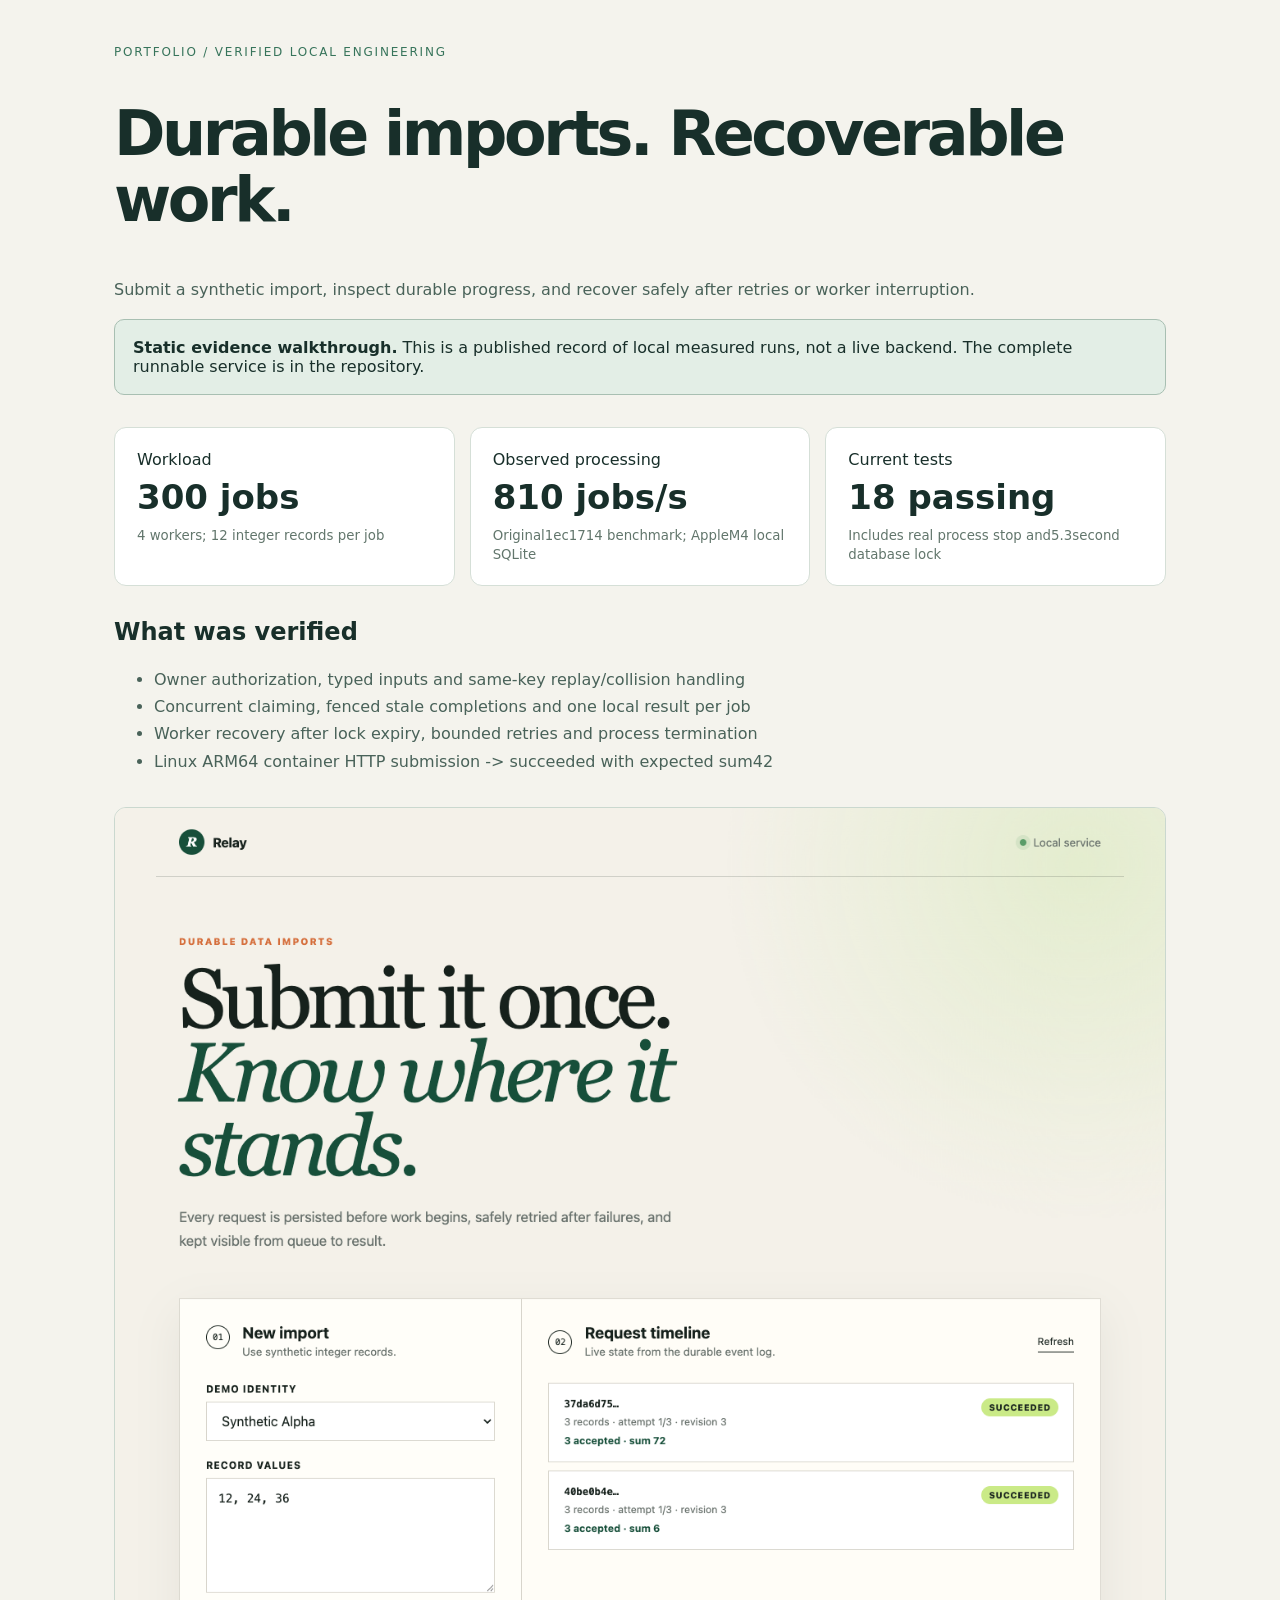
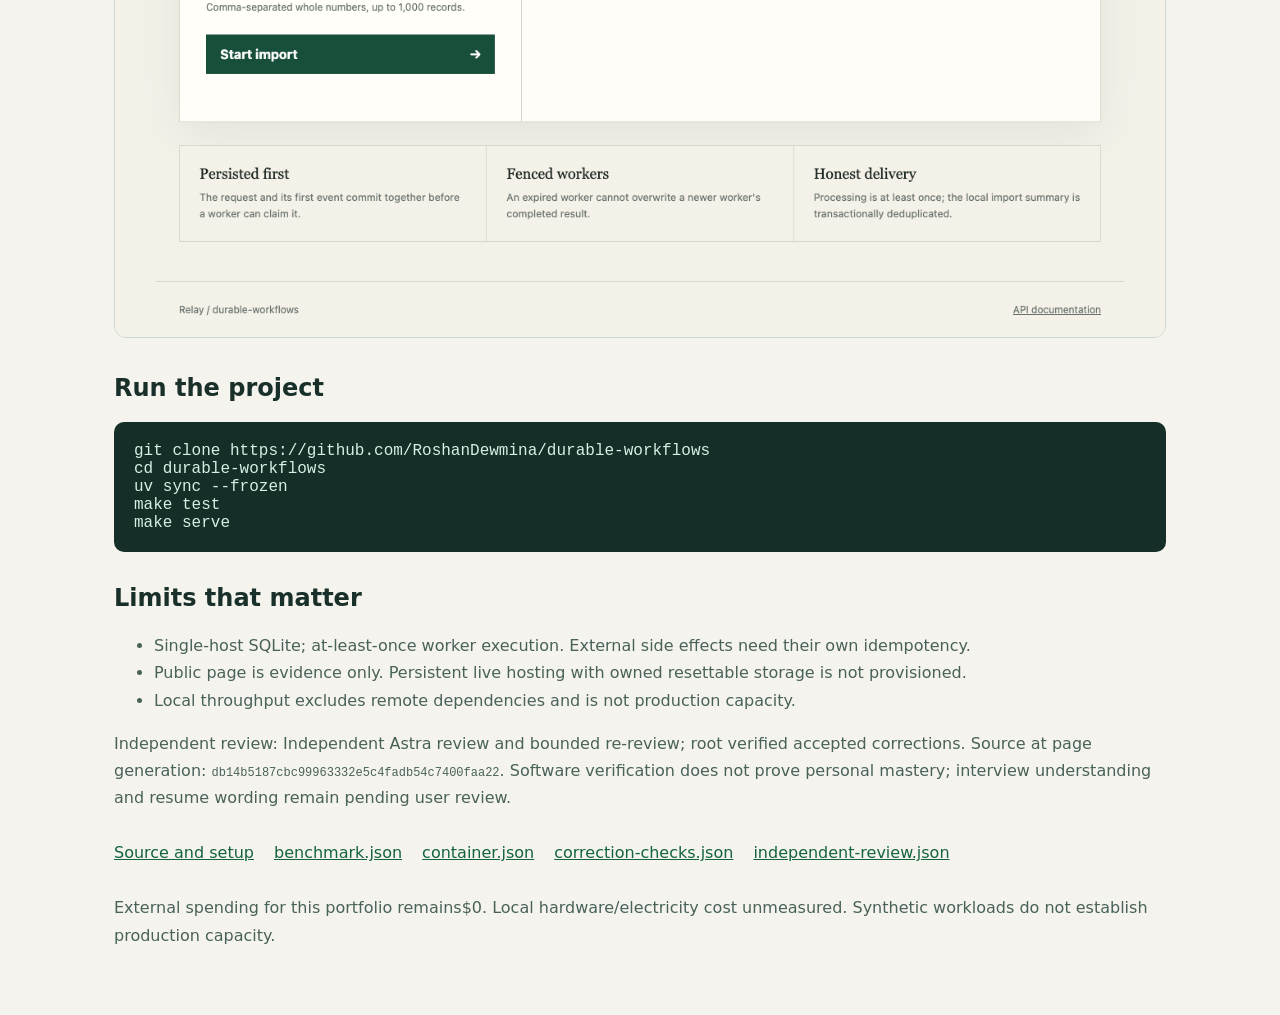
==== docs/index.html @ 8badecc0 "Record reviewed recovery checks and publish local evidence walkthrough" ====
<!doctype html><html lang="en"><head><meta charset="utf-8"><meta name="viewport" content="width=device-width,initial-scale=1"><title>Durable imports. Recoverable work. / evidence</title><style>*{box-sizing:border-box}body{background:#f4f3ed;color:#182f2a;font:16px system-ui;margin:0}main{max-width:1100px;margin:auto;padding:45px 24px}nav{color:#37745b;font-size:12px;letter-spacing:.15em}h1{font-size:clamp(36px,6vw,62px);letter-spacing:-.055em;line-height:1.08}p,li{color:#496259;line-height:1.7}.notice{border:1px solid #a8bfb2;background:#e3eee6;padding:18px;border-radius:10px}.grid{display:grid;grid-template-columns:repeat(3,1fr);gap:15px}article{background:white;border:1px solid #d5dfd7;padding:22px;border-radius:12px}article b{display:block;font-size:34px;margin:8px 0}small{color:#62766c}a{color:#14633f}img{max-width:100%;border:1px solid #cad8cf;border-radius:12px}pre{padding:20px;background:#152e27;color:#d5f0e3;border-radius:10px;overflow:auto}section{margin:32px 0}.links{display:flex;gap:20px;flex-wrap:wrap}code{overflow-wrap:anywhere;font-size:12px}@media(max-width:680px){.grid{grid-template-columns:1fr}}</style></head><body><main><nav>PORTFOLIO / VERIFIED LOCAL ENGINEERING</nav><h1>Durable imports. Recoverable work.</h1><p>Submit a synthetic import, inspect durable progress, and recover safely after retries or worker interruption.</p><div class="notice"><strong>Static evidence walkthrough.</strong> This is a published record of local measured runs, not a live backend. The complete runnable service is in the repository.</div><section class="grid"><article><span>Workload</span><b>300 jobs</b><small>4 workers; 12 integer records per job</small></article><article><span>Observed processing</span><b>810 jobs/s</b><small>Original1ec1714 benchmark; AppleM4 local SQLite</small></article><article><span>Current tests</span><b>18 passing</b><small>Includes real process stop and5.3second database lock</small></article></section><section><h2>What was verified</h2><ul><li>Owner authorization, typed inputs and same-key replay/collision handling</li><li>Concurrent claiming, fenced stale completions and one local result per job</li><li>Worker recovery after lock expiry, bounded retries and process termination</li><li>Linux ARM64 container HTTP submission -&gt; succeeded with expected sum42</li></ul></section><img src="demo.png" alt="Relay UI showing completed synthetic import requests"><section><h2>Run the project</h2><pre>git clone https://github.com/RoshanDewmina/durable-workflows
cd durable-workflows
uv sync --frozen
make test
make serve</pre></section><section><h2>Limits that matter</h2><ul><li>Single-host SQLite; at-least-once worker execution. External side effects need their own idempotency.</li><li>Public page is evidence only. Persistent live hosting with owned resettable storage is not provisioned.</li><li>Local throughput excludes remote dependencies and is not production capacity.</li></ul><p>Independent review: Independent Astra review and bounded re-review; root verified accepted corrections. Source at page generation: <code>db14b5187cbc99963332e5c4fadb54c7400faa22</code>. Software verification does not prove personal mastery; interview understanding and resume wording remain pending user review.</p></section><section class="links"><a href="https://github.com/RoshanDewmina/durable-workflows">Source and setup</a><a href="receipt-benchmark.json">benchmark.json</a><a href="receipt-container.json">container.json</a><a href="receipt-correction-checks.json">correction-checks.json</a><a href="receipt-independent-review.json">independent-review.json</a></section><p>External spending for this portfolio remains$0. Local hardware/electricity cost unmeasured. Synthetic workloads do not establish production capacity.</p></main></body></html>
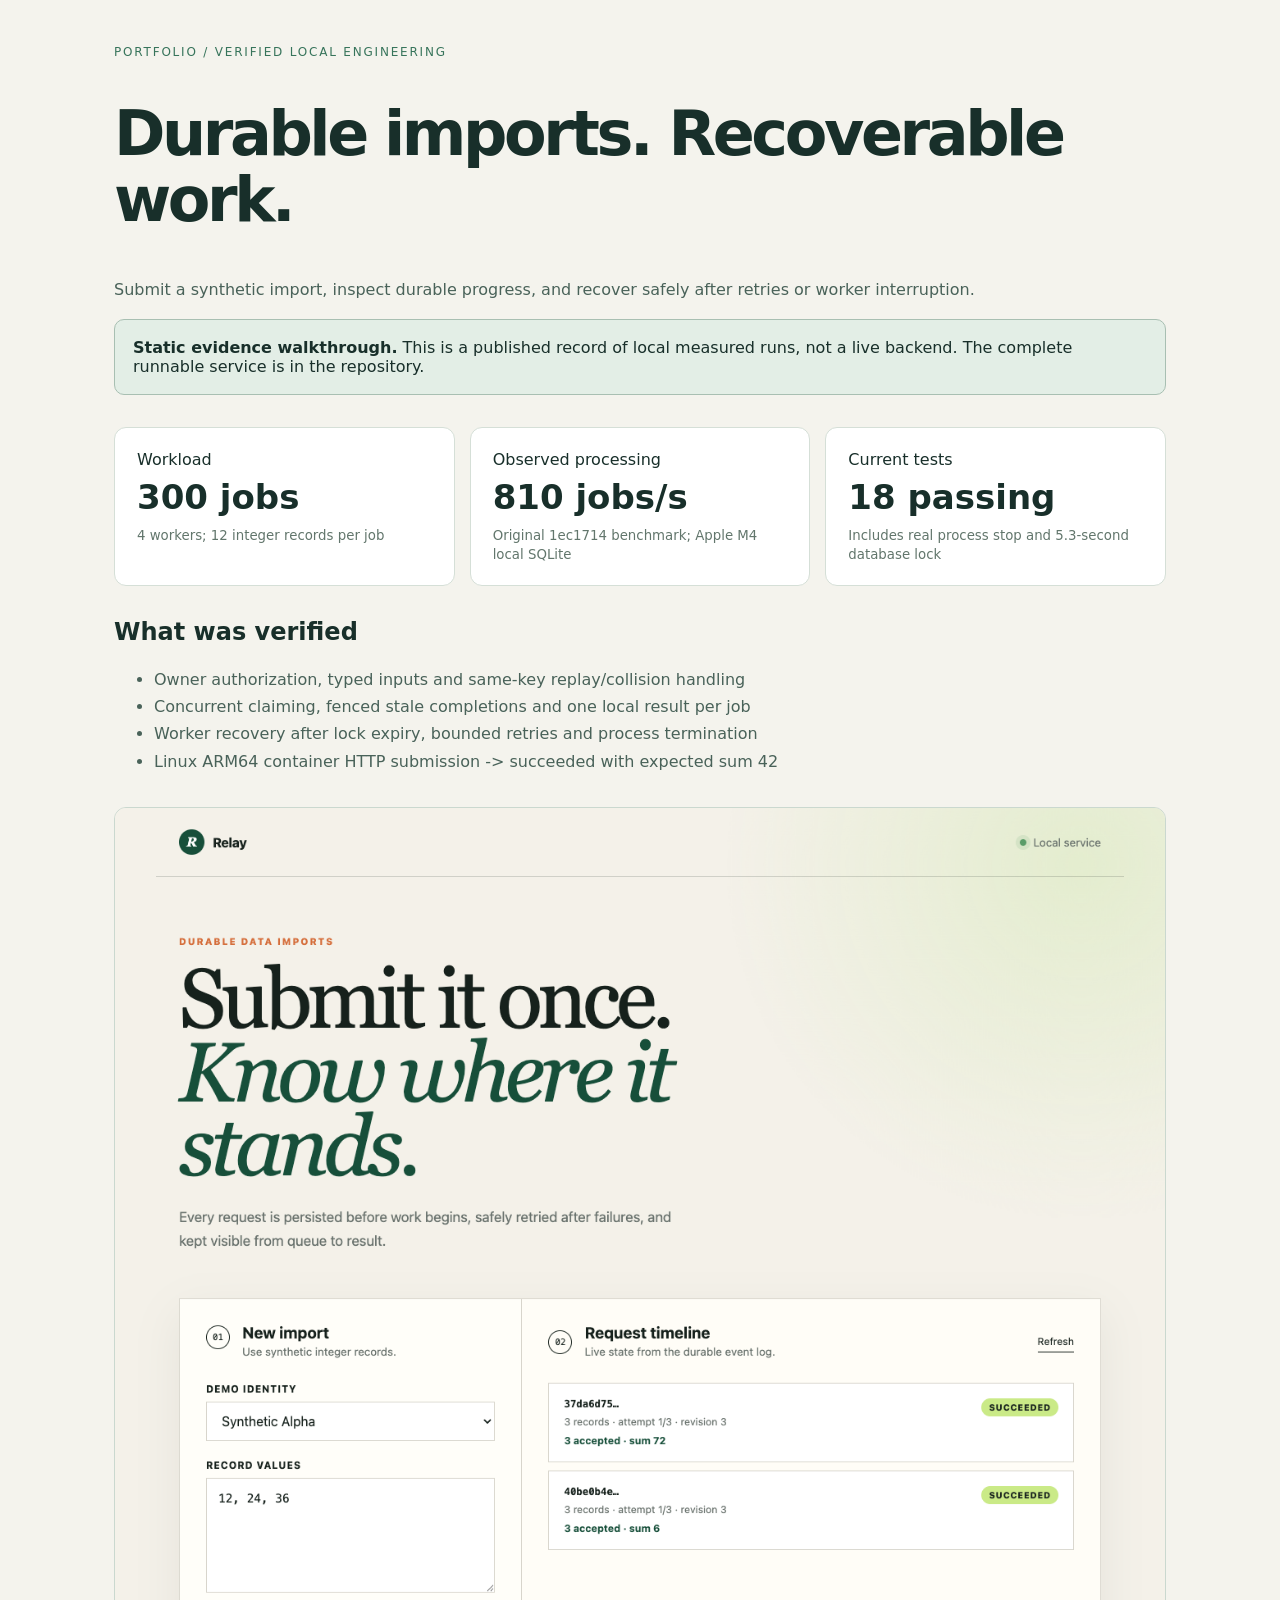
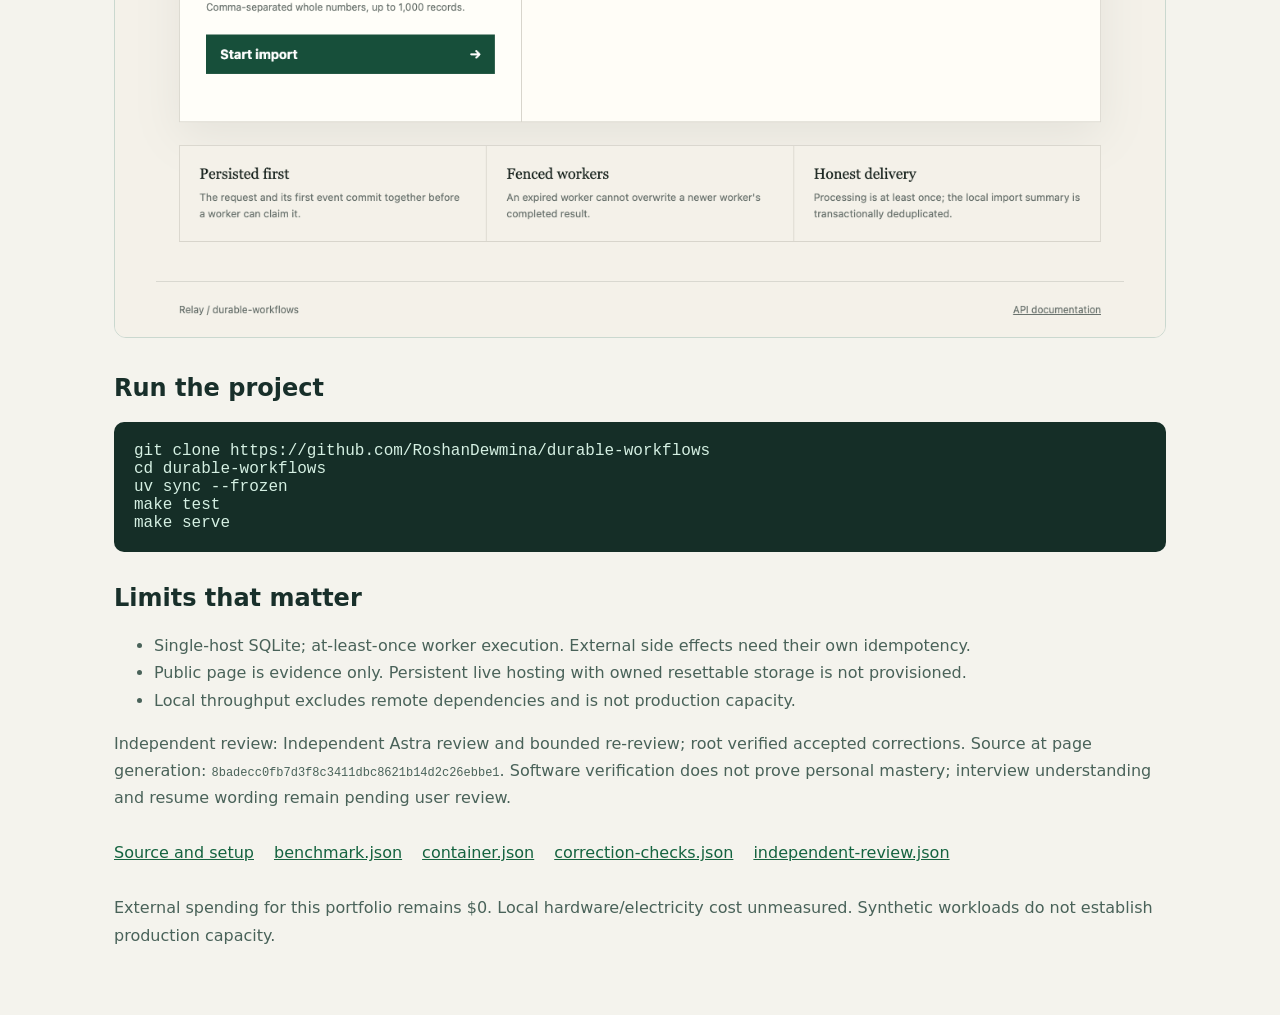
==== commit 424053b6: "Record verified public evidence deployment" ====
--- a/docs/index.html
+++ b/docs/index.html
@@ -1,5 +1,5 @@
-<!doctype html><html lang="en"><head><meta charset="utf-8"><meta name="viewport" content="width=device-width,initial-scale=1"><title>Durable imports. Recoverable work. / evidence</title><style>*{box-sizing:border-box}body{background:#f4f3ed;color:#182f2a;font:16px system-ui;margin:0}main{max-width:1100px;margin:auto;padding:45px 24px}nav{color:#37745b;font-size:12px;letter-spacing:.15em}h1{font-size:clamp(36px,6vw,62px);letter-spacing:-.055em;line-height:1.08}p,li{color:#496259;line-height:1.7}.notice{border:1px solid #a8bfb2;background:#e3eee6;padding:18px;border-radius:10px}.grid{display:grid;grid-template-columns:repeat(3,1fr);gap:15px}article{background:white;border:1px solid #d5dfd7;padding:22px;border-radius:12px}article b{display:block;font-size:34px;margin:8px 0}small{color:#62766c}a{color:#14633f}img{max-width:100%;border:1px solid #cad8cf;border-radius:12px}pre{padding:20px;background:#152e27;color:#d5f0e3;border-radius:10px;overflow:auto}section{margin:32px 0}.links{display:flex;gap:20px;flex-wrap:wrap}code{overflow-wrap:anywhere;font-size:12px}@media(max-width:680px){.grid{grid-template-columns:1fr}}</style></head><body><main><nav>PORTFOLIO / VERIFIED LOCAL ENGINEERING</nav><h1>Durable imports. Recoverable work.</h1><p>Submit a synthetic import, inspect durable progress, and recover safely after retries or worker interruption.</p><div class="notice"><strong>Static evidence walkthrough.</strong> This is a published record of local measured runs, not a live backend. The complete runnable service is in the repository.</div><section class="grid"><article><span>Workload</span><b>300 jobs</b><small>4 workers; 12 integer records per job</small></article><article><span>Observed processing</span><b>810 jobs/s</b><small>Original1ec1714 benchmark; AppleM4 local SQLite</small></article><article><span>Current tests</span><b>18 passing</b><small>Includes real process stop and5.3second database lock</small></article></section><section><h2>What was verified</h2><ul><li>Owner authorization, typed inputs and same-key replay/collision handling</li><li>Concurrent claiming, fenced stale completions and one local result per job</li><li>Worker recovery after lock expiry, bounded retries and process termination</li><li>Linux ARM64 container HTTP submission -&gt; succeeded with expected sum42</li></ul></section><img src="demo.png" alt="Relay UI showing completed synthetic import requests"><section><h2>Run the project</h2><pre>git clone https://github.com/RoshanDewmina/durable-workflows
+<!doctype html><html lang="en"><head><meta charset="utf-8"><link rel="icon" href="data:,"><meta name="viewport" content="width=device-width,initial-scale=1"><title>Durable imports. Recoverable work. / evidence</title><style>*{box-sizing:border-box}body{background:#f4f3ed;color:#182f2a;font:16px system-ui;margin:0}main{max-width:1100px;margin:auto;padding:45px 24px}nav{color:#37745b;font-size:12px;letter-spacing:.15em}h1{font-size:clamp(36px,6vw,62px);letter-spacing:-.055em;line-height:1.08}p,li{color:#496259;line-height:1.7}.notice{border:1px solid #a8bfb2;background:#e3eee6;padding:18px;border-radius:10px}.grid{display:grid;grid-template-columns:repeat(3,1fr);gap:15px}article{background:white;border:1px solid #d5dfd7;padding:22px;border-radius:12px}article b{display:block;font-size:34px;margin:8px 0}small{color:#62766c}a{color:#14633f}img{max-width:100%;border:1px solid #cad8cf;border-radius:12px}pre{padding:20px;background:#152e27;color:#d5f0e3;border-radius:10px;overflow:auto}section{margin:32px 0}.links{display:flex;gap:20px;flex-wrap:wrap}code{overflow-wrap:anywhere;font-size:12px}@media(max-width:680px){.grid{grid-template-columns:1fr}}</style></head><body><main><nav>PORTFOLIO / VERIFIED LOCAL ENGINEERING</nav><h1>Durable imports. Recoverable work.</h1><p>Submit a synthetic import, inspect durable progress, and recover safely after retries or worker interruption.</p><div class="notice"><strong>Static evidence walkthrough.</strong> This is a published record of local measured runs, not a live backend. The complete runnable service is in the repository.</div><section class="grid"><article><span>Workload</span><b>300 jobs</b><small>4 workers; 12 integer records per job</small></article><article><span>Observed processing</span><b>810 jobs/s</b><small>Original 1ec1714 benchmark; Apple M4 local SQLite</small></article><article><span>Current tests</span><b>18 passing</b><small>Includes real process stop and 5.3-second database lock</small></article></section><section><h2>What was verified</h2><ul><li>Owner authorization, typed inputs and same-key replay/collision handling</li><li>Concurrent claiming, fenced stale completions and one local result per job</li><li>Worker recovery after lock expiry, bounded retries and process termination</li><li>Linux ARM64 container HTTP submission -&gt; succeeded with expected sum 42</li></ul></section><img src="demo.png" alt="Relay UI showing completed synthetic import requests"><section><h2>Run the project</h2><pre>git clone https://github.com/RoshanDewmina/durable-workflows
 cd durable-workflows
 uv sync --frozen
 make test
-make serve</pre></section><section><h2>Limits that matter</h2><ul><li>Single-host SQLite; at-least-once worker execution. External side effects need their own idempotency.</li><li>Public page is evidence only. Persistent live hosting with owned resettable storage is not provisioned.</li><li>Local throughput excludes remote dependencies and is not production capacity.</li></ul><p>Independent review: Independent Astra review and bounded re-review; root verified accepted corrections. Source at page generation: <code>db14b5187cbc99963332e5c4fadb54c7400faa22</code>. Software verification does not prove personal mastery; interview understanding and resume wording remain pending user review.</p></section><section class="links"><a href="https://github.com/RoshanDewmina/durable-workflows">Source and setup</a><a href="receipt-benchmark.json">benchmark.json</a><a href="receipt-container.json">container.json</a><a href="receipt-correction-checks.json">correction-checks.json</a><a href="receipt-independent-review.json">independent-review.json</a></section><p>External spending for this portfolio remains$0. Local hardware/electricity cost unmeasured. Synthetic workloads do not establish production capacity.</p></main></body></html>+make serve</pre></section><section><h2>Limits that matter</h2><ul><li>Single-host SQLite; at-least-once worker execution. External side effects need their own idempotency.</li><li>Public page is evidence only. Persistent live hosting with owned resettable storage is not provisioned.</li><li>Local throughput excludes remote dependencies and is not production capacity.</li></ul><p>Independent review: Independent Astra review and bounded re-review; root verified accepted corrections. Source at page generation: <code>8badecc0fb7d3f8c3411dbc8621b14d2c26ebbe1</code>. Software verification does not prove personal mastery; interview understanding and resume wording remain pending user review.</p></section><section class="links"><a href="https://github.com/RoshanDewmina/durable-workflows">Source and setup</a><a href="receipt-benchmark.json">benchmark.json</a><a href="receipt-container.json">container.json</a><a href="receipt-correction-checks.json">correction-checks.json</a><a href="receipt-independent-review.json">independent-review.json</a></section><p>External spending for this portfolio remains $0. Local hardware/electricity cost unmeasured. Synthetic workloads do not establish production capacity.</p></main></body></html>
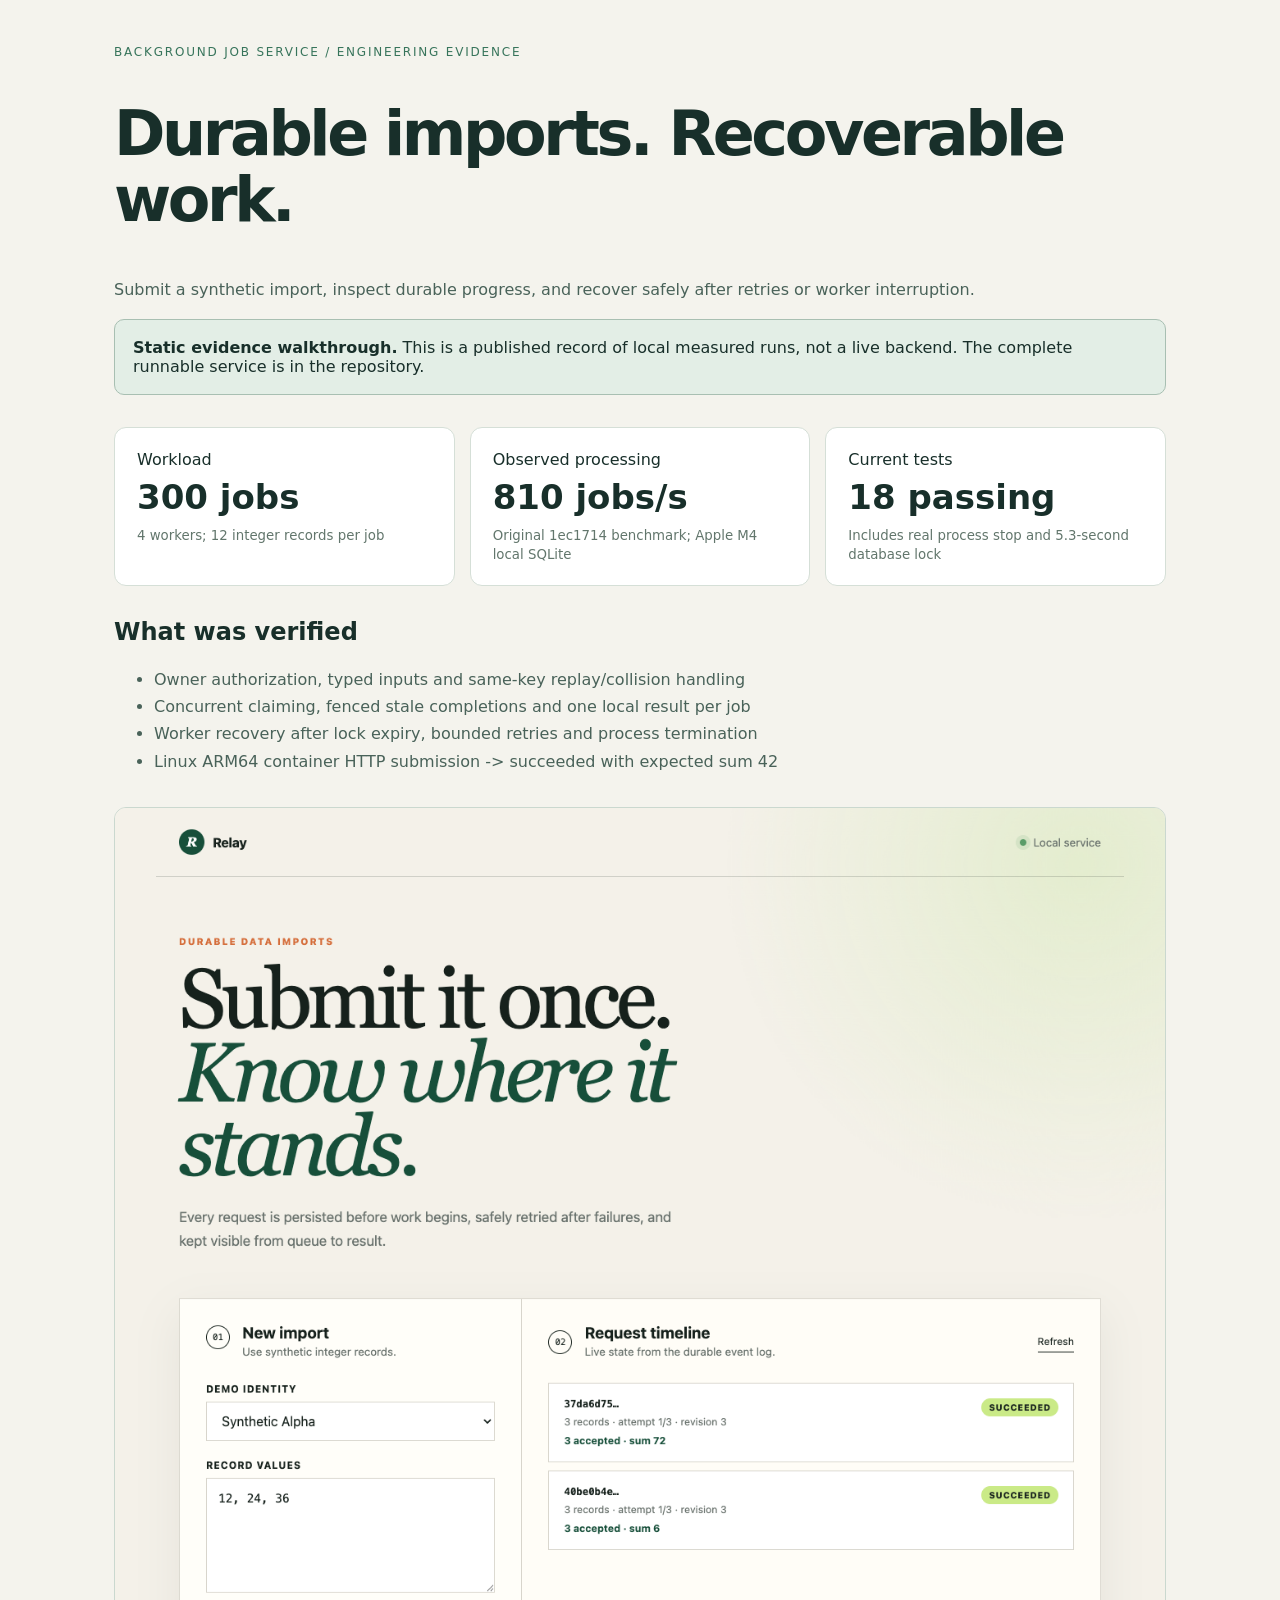
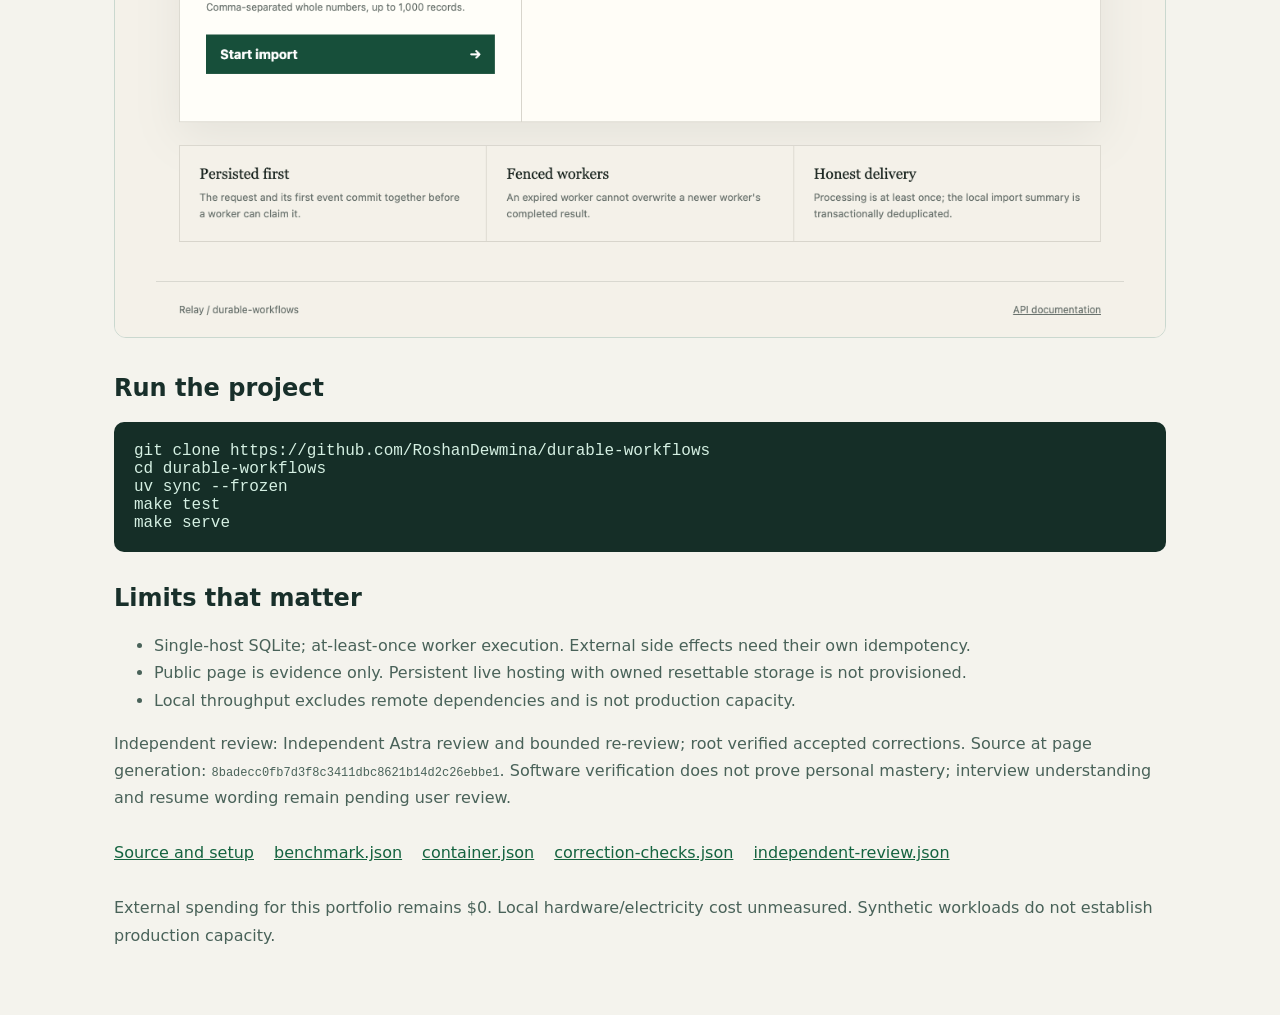
==== commit 0b5f801c: "Use clearer project display name: Background Job Service" ====
--- a/docs/index.html
+++ b/docs/index.html
@@ -1,4 +1,4 @@
-<!doctype html><html lang="en"><head><meta charset="utf-8"><link rel="icon" href="data:,"><meta name="viewport" content="width=device-width,initial-scale=1"><title>Durable imports. Recoverable work. / evidence</title><style>*{box-sizing:border-box}body{background:#f4f3ed;color:#182f2a;font:16px system-ui;margin:0}main{max-width:1100px;margin:auto;padding:45px 24px}nav{color:#37745b;font-size:12px;letter-spacing:.15em}h1{font-size:clamp(36px,6vw,62px);letter-spacing:-.055em;line-height:1.08}p,li{color:#496259;line-height:1.7}.notice{border:1px solid #a8bfb2;background:#e3eee6;padding:18px;border-radius:10px}.grid{display:grid;grid-template-columns:repeat(3,1fr);gap:15px}article{background:white;border:1px solid #d5dfd7;padding:22px;border-radius:12px}article b{display:block;font-size:34px;margin:8px 0}small{color:#62766c}a{color:#14633f}img{max-width:100%;border:1px solid #cad8cf;border-radius:12px}pre{padding:20px;background:#152e27;color:#d5f0e3;border-radius:10px;overflow:auto}section{margin:32px 0}.links{display:flex;gap:20px;flex-wrap:wrap}code{overflow-wrap:anywhere;font-size:12px}@media(max-width:680px){.grid{grid-template-columns:1fr}}</style></head><body><main><nav>PORTFOLIO / VERIFIED LOCAL ENGINEERING</nav><h1>Durable imports. Recoverable work.</h1><p>Submit a synthetic import, inspect durable progress, and recover safely after retries or worker interruption.</p><div class="notice"><strong>Static evidence walkthrough.</strong> This is a published record of local measured runs, not a live backend. The complete runnable service is in the repository.</div><section class="grid"><article><span>Workload</span><b>300 jobs</b><small>4 workers; 12 integer records per job</small></article><article><span>Observed processing</span><b>810 jobs/s</b><small>Original 1ec1714 benchmark; Apple M4 local SQLite</small></article><article><span>Current tests</span><b>18 passing</b><small>Includes real process stop and 5.3-second database lock</small></article></section><section><h2>What was verified</h2><ul><li>Owner authorization, typed inputs and same-key replay/collision handling</li><li>Concurrent claiming, fenced stale completions and one local result per job</li><li>Worker recovery after lock expiry, bounded retries and process termination</li><li>Linux ARM64 container HTTP submission -&gt; succeeded with expected sum 42</li></ul></section><img src="demo.png" alt="Relay UI showing completed synthetic import requests"><section><h2>Run the project</h2><pre>git clone https://github.com/RoshanDewmina/durable-workflows
+<!doctype html><html lang="en"><head><meta charset="utf-8"><link rel="icon" href="data:,"><meta name="viewport" content="width=device-width,initial-scale=1"><title>Background Job Service / evidence</title><style>*{box-sizing:border-box}body{background:#f4f3ed;color:#182f2a;font:16px system-ui;margin:0}main{max-width:1100px;margin:auto;padding:45px 24px}nav{color:#37745b;font-size:12px;letter-spacing:.15em}h1{font-size:clamp(36px,6vw,62px);letter-spacing:-.055em;line-height:1.08}p,li{color:#496259;line-height:1.7}.notice{border:1px solid #a8bfb2;background:#e3eee6;padding:18px;border-radius:10px}.grid{display:grid;grid-template-columns:repeat(3,1fr);gap:15px}article{background:white;border:1px solid #d5dfd7;padding:22px;border-radius:12px}article b{display:block;font-size:34px;margin:8px 0}small{color:#62766c}a{color:#14633f}img{max-width:100%;border:1px solid #cad8cf;border-radius:12px}pre{padding:20px;background:#152e27;color:#d5f0e3;border-radius:10px;overflow:auto}section{margin:32px 0}.links{display:flex;gap:20px;flex-wrap:wrap}code{overflow-wrap:anywhere;font-size:12px}@media(max-width:680px){.grid{grid-template-columns:1fr}}</style></head><body><main><nav>BACKGROUND JOB SERVICE / ENGINEERING EVIDENCE</nav><h1>Durable imports. Recoverable work.</h1><p>Submit a synthetic import, inspect durable progress, and recover safely after retries or worker interruption.</p><div class="notice"><strong>Static evidence walkthrough.</strong> This is a published record of local measured runs, not a live backend. The complete runnable service is in the repository.</div><section class="grid"><article><span>Workload</span><b>300 jobs</b><small>4 workers; 12 integer records per job</small></article><article><span>Observed processing</span><b>810 jobs/s</b><small>Original 1ec1714 benchmark; Apple M4 local SQLite</small></article><article><span>Current tests</span><b>18 passing</b><small>Includes real process stop and 5.3-second database lock</small></article></section><section><h2>What was verified</h2><ul><li>Owner authorization, typed inputs and same-key replay/collision handling</li><li>Concurrent claiming, fenced stale completions and one local result per job</li><li>Worker recovery after lock expiry, bounded retries and process termination</li><li>Linux ARM64 container HTTP submission -&gt; succeeded with expected sum 42</li></ul></section><img src="demo.png" alt="Background Job Service UI showing completed synthetic import requests"><section><h2>Run the project</h2><pre>git clone https://github.com/RoshanDewmina/durable-workflows
 cd durable-workflows
 uv sync --frozen
 make test
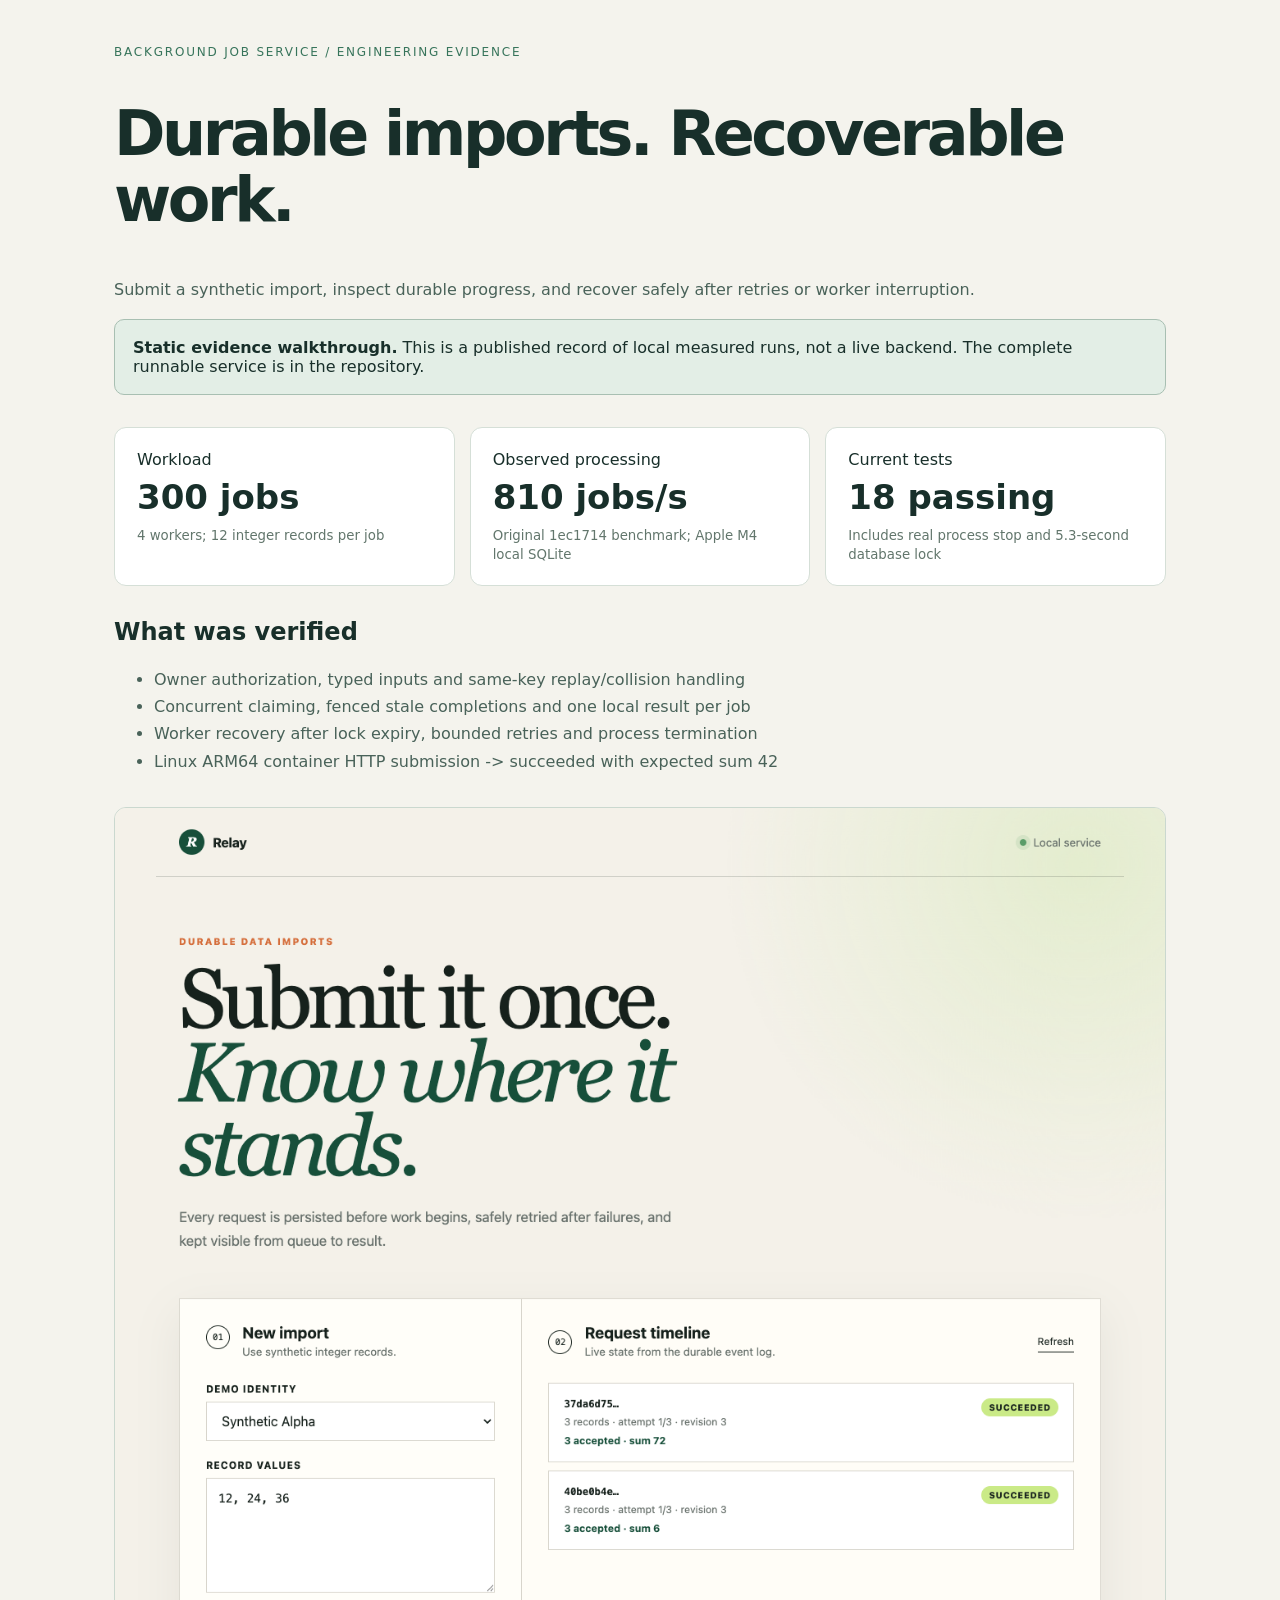
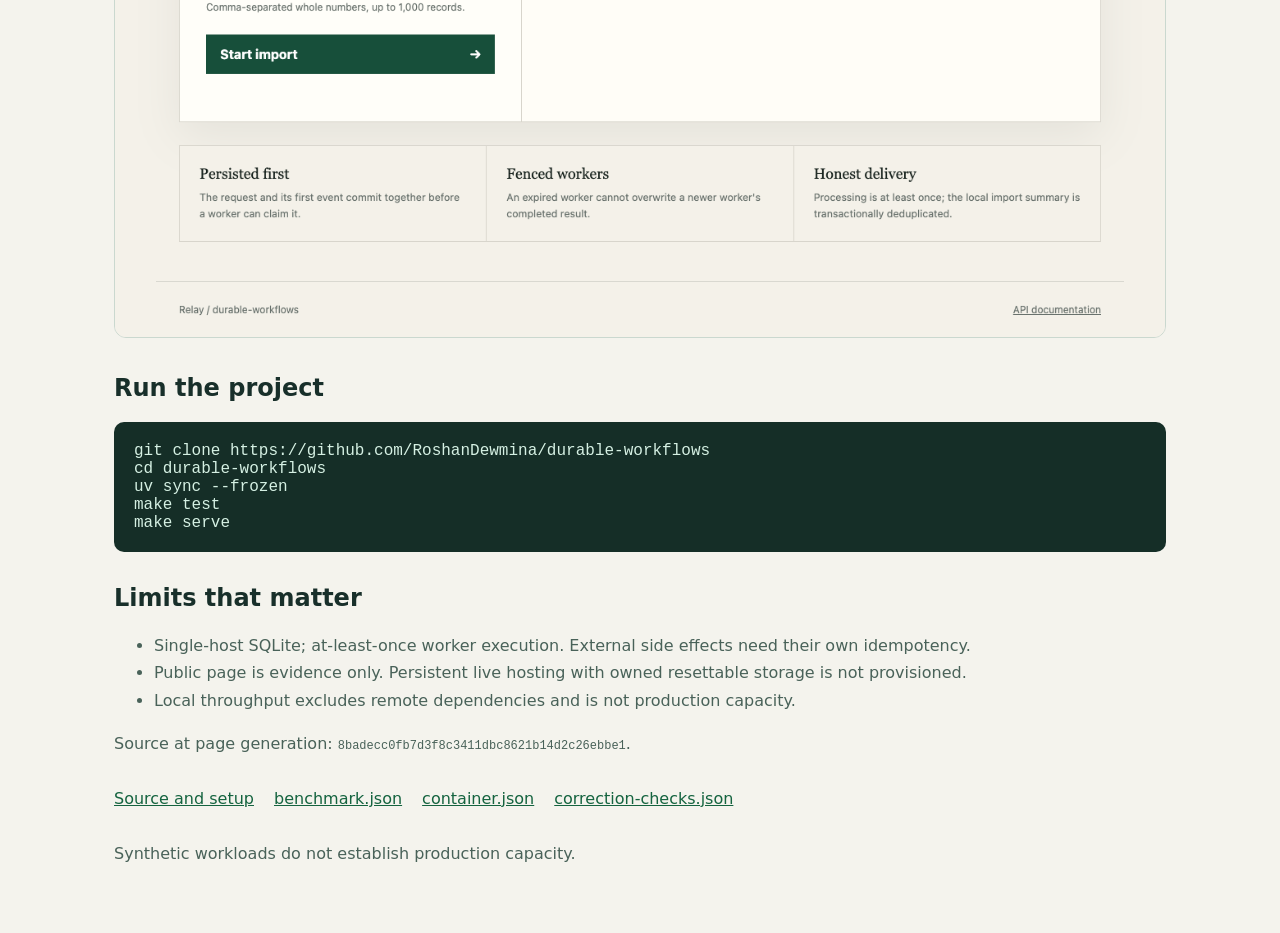
==== commit 7d18c89b: "docs: remove internal generation and review artifacts Co-Authored-By: Claude Opus 5.5 <noreply@anthr" ====
--- a/docs/index.html
+++ b/docs/index.html
@@ -2,4 +2,4 @@
 cd durable-workflows
 uv sync --frozen
 make test
-make serve</pre></section><section><h2>Limits that matter</h2><ul><li>Single-host SQLite; at-least-once worker execution. External side effects need their own idempotency.</li><li>Public page is evidence only. Persistent live hosting with owned resettable storage is not provisioned.</li><li>Local throughput excludes remote dependencies and is not production capacity.</li></ul><p>Independent review: Independent Astra review and bounded re-review; root verified accepted corrections. Source at page generation: <code>8badecc0fb7d3f8c3411dbc8621b14d2c26ebbe1</code>. Software verification does not prove personal mastery; interview understanding and resume wording remain pending user review.</p></section><section class="links"><a href="https://github.com/RoshanDewmina/durable-workflows">Source and setup</a><a href="receipt-benchmark.json">benchmark.json</a><a href="receipt-container.json">container.json</a><a href="receipt-correction-checks.json">correction-checks.json</a><a href="receipt-independent-review.json">independent-review.json</a></section><p>External spending for this portfolio remains $0. Local hardware/electricity cost unmeasured. Synthetic workloads do not establish production capacity.</p></main></body></html>+make serve</pre></section><section><h2>Limits that matter</h2><ul><li>Single-host SQLite; at-least-once worker execution. External side effects need their own idempotency.</li><li>Public page is evidence only. Persistent live hosting with owned resettable storage is not provisioned.</li><li>Local throughput excludes remote dependencies and is not production capacity.</li></ul><p>Source at page generation: <code>8badecc0fb7d3f8c3411dbc8621b14d2c26ebbe1</code>.</p></section><section class="links"><a href="https://github.com/RoshanDewmina/durable-workflows">Source and setup</a><a href="receipt-benchmark.json">benchmark.json</a><a href="receipt-container.json">container.json</a><a href="receipt-correction-checks.json">correction-checks.json</a></section><p>Synthetic workloads do not establish production capacity.</p></main></body></html>
